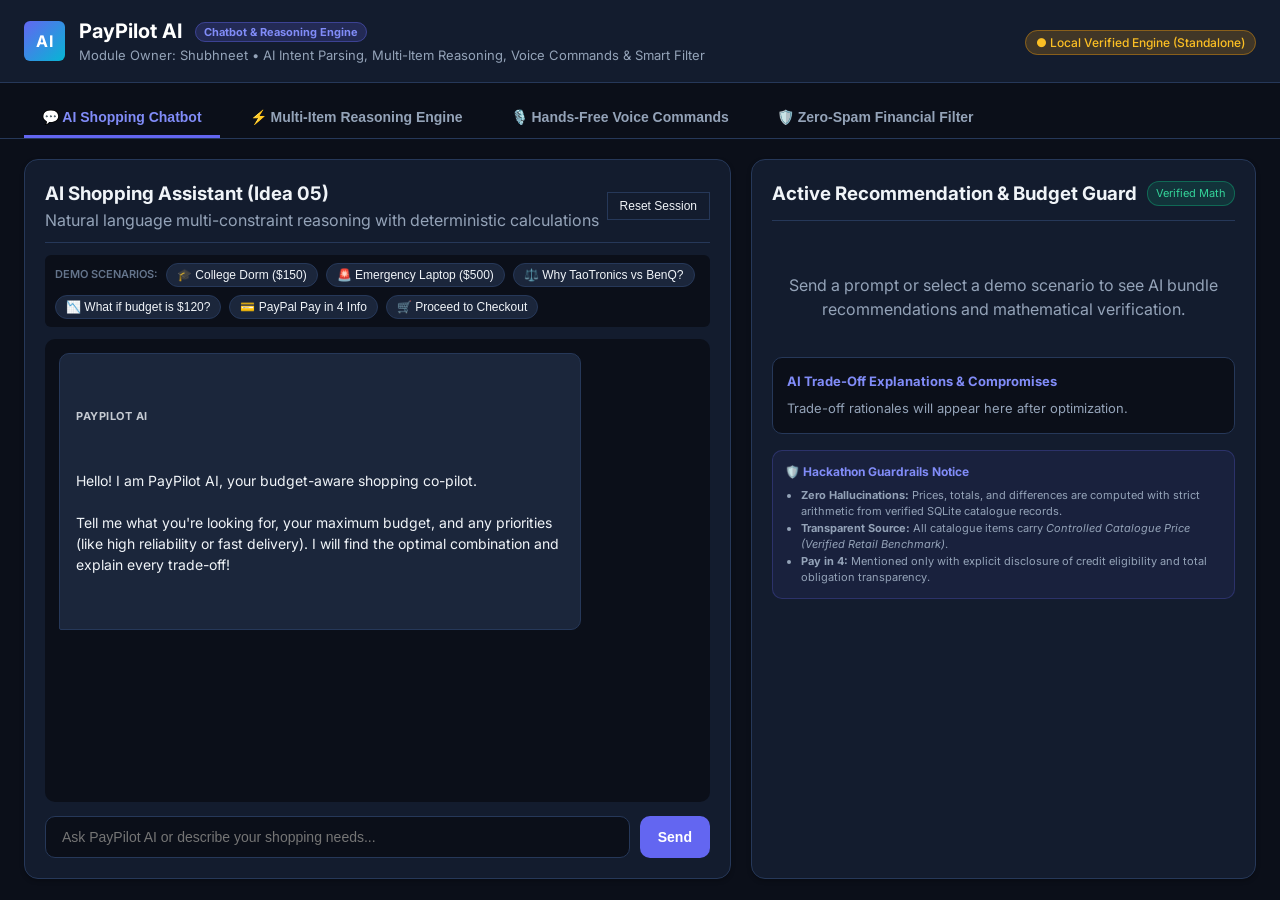
==== web/index.html @ 2ffc5cfb "Initial release: PayPilot AI hackathon project" ====
<!DOCTYPE html>
<html lang="en">
<head>
  <meta charset="UTF-8" />
  <meta name="viewport" content="width=device-width, initial-scale=1.0" />
  <title>PayPilot AI — AI Shopping Assistant & Chatbot (Shubhneet)</title>
  <link rel="stylesheet" href="styles.css" />
  <link rel="preconnect" href="https://fonts.googleapis.com" />
  <link rel="preconnect" href="https://fonts.gstatic.com" crossorigin />
  <link href="https://fonts.googleapis.com/css2?family=Inter:wght@400;500;600;700&display=swap" rel="stylesheet" />
</head>
<body>
  <!-- Header -->
  <header class="app-header">
    <div class="header-content">
      <div class="brand">
        <div class="brand-badge-ai">AI</div>
        <div>
          <h1>PayPilot AI <span class="badge">Chatbot & Reasoning Engine</span></h1>
          <p class="subtitle">Module Owner: Shubhneet • AI Intent Parsing, Multi-Item Reasoning, Voice Commands & Smart Filter</p>
        </div>
      </div>
      <div class="header-status">
        <span id="backend-status-pill" class="status-pill offline">Checking Backend...</span>
      </div>
    </div>
  </header>

  <!-- Navigation Tabs -->
  <nav class="nav-tabs" role="tablist">
    <button class="tab-btn active" data-tab="tab-chat" role="tab" aria-selected="true">
      💬 AI Shopping Chatbot
    </button>
    <button class="tab-btn" data-tab="tab-optimizer" role="tab" aria-selected="false">
      ⚡ Multi-Item Reasoning Engine
    </button>
    <button class="tab-btn" data-tab="tab-voice" role="tab" aria-selected="false">
      🎙️ Hands-Free Voice Commands
    </button>
    <button class="tab-btn" data-tab="tab-filter" role="tab" aria-selected="false">
      🛡️ Zero-Spam Financial Filter
    </button>
  </nav>

  <!-- Main Container -->
  <main class="main-container">
    <!-- TAB 1: AI SHOPPING CHATBOT -->
    <section id="tab-chat" class="tab-pane active" role="tabpanel">
      <div class="chat-layout">
        <!-- Chat Dialogue Column -->
        <div class="chat-column card">
          <div class="chat-header">
            <div>
              <h3>AI Shopping Assistant (Idea 05)</h3>
              <p class="text-muted">Natural language multi-constraint reasoning with deterministic calculations</p>
            </div>
            <button id="btn-reset-chat" class="btn-sm btn-outline">Reset Session</button>
          </div>

          <!-- Suggested Demo Prompts -->
          <div class="quick-chips-container">
            <span class="chips-label">Demo Scenarios:</span>
            <button class="chip-btn" data-prompt="I'm a college student moving into an unfurnished dorm with a strict $150 total budget. I need a desk lamp, a portable steamer, and noise-cancelling study buds. Prioritize reliability and explain compromises.">
              🎓 College Dorm ($150)
            </button>
            <button class="chip-btn" data-prompt="My work laptop broke and I need an urgent replacement under $500 with guaranteed 1-day delivery and strong warranty.">
              🚨 Emergency Laptop ($500)
            </button>
            <button class="chip-btn" data-prompt="Why did you pick TaoTronics desk lamp instead of BenQ?">
              ⚖️ Why TaoTronics vs BenQ?
            </button>
            <button class="chip-btn" data-prompt="What if my budget is only $120?">
              📉 What if budget is $120?
            </button>
            <button class="chip-btn" data-prompt="Can I pay using PayPal Pay in 4 installments?">
              💳 PayPal Pay in 4 Info
            </button>
            <button class="chip-btn" data-prompt="Proceed to checkout with PayPal Sandbox">
              🛒 Proceed to Checkout
            </button>
          </div>

          <!-- Chat Messages Scroll Area -->
          <div id="chat-messages" class="chat-messages-box">
            <!-- Populated dynamically -->
          </div>

          <!-- Chat Input Form -->
          <form id="chat-input-form" class="chat-input-row">
            <input type="text" id="chat-user-input" class="chat-input" placeholder="Ask PayPilot AI or describe your shopping needs..." autocomplete="off" />
            <button type="submit" id="chat-send-btn" class="btn btn-primary">Send</button>
          </form>
        </div>

        <!-- Active Recommendation & Budget Guard Side Inspector -->
        <div class="inspector-column card">
          <div class="card-header">
            <h3>Active Recommendation & Budget Guard</h3>
            <span id="budget-guard-badge" class="badge-guard verified">Verified Math</span>
          </div>

          <div id="active-bundle-summary">
            <p class="text-muted" style="padding: 20px 0; text-align: center;">
              Send a prompt or select a demo scenario to see AI bundle recommendations and mathematical verification.
            </p>
          </div>

          <!-- Trade-off Explanations Container -->
          <div class="tradeoff-card">
            <h4>AI Trade-Off Explanations & Compromises</h4>
            <div id="chat-tradeoff-list" class="tradeoff-list">
              <p class="text-muted text-sm">Trade-off rationales will appear here after optimization.</p>
            </div>
          </div>

          <!-- Hackathon Guardrails Compliance Box -->
          <div class="guardrail-box">
            <h4>🛡️ Hackathon Guardrails Notice</h4>
            <ul class="guardrail-list text-xs">
              <li><strong>Zero Hallucinations:</strong> Prices, totals, and differences are computed with strict arithmetic from verified SQLite catalogue records.</li>
              <li><strong>Transparent Source:</strong> All catalogue items carry <em>Controlled Catalogue Price (Verified Retail Benchmark)</em>.</li>
              <li><strong>Pay in 4:</strong> Mentioned only with explicit disclosure of credit eligibility and total obligation transparency.</li>
            </ul>
          </div>
        </div>
      </div>
    </section>

    <!-- TAB 2: MULTI-ITEM REASONING ENGINE (IDEA 10) -->
    <section id="tab-optimizer" class="tab-pane" role="tabpanel">
      <div class="optimizer-layout">
        <!-- Input Controls -->
        <div class="card" style="margin-bottom: 24px;">
          <h3>Multi-Item Budget Optimizer (Idea 10)</h3>
          <p class="text-muted" style="margin-bottom: 16px;">
            Balances multi-constraint baskets, evaluates full Cartesian search spaces, and generates ranked alternative combinations.
          </p>

          <div class="grid-form">
            <div class="form-group">
              <label for="opt-categories">Requested Categories:</label>
              <input type="text" id="opt-categories" class="form-input" value="desk_lamp, portable_steamer, noise_cancelling_earbuds" />
              <small class="text-muted">Comma-separated: desk_lamp, portable_steamer, noise_cancelling_earbuds, laptop, medical_equipment</small>
            </div>

            <div class="form-group">
              <label for="opt-budget">Stated Budget ($ USD):</label>
              <input type="number" id="opt-budget" class="form-input" value="150.00" step="5" />
            </div>

            <div class="form-group">
              <label for="opt-priority">Optimization Priority:</label>
              <select id="opt-priority" class="form-select">
                <option value="reliability" selected>High Reliability (Recommended)</option>
                <option value="cost">Lowest Cost (Budget-Saver)</option>
                <option value="delivery_speed">Urgent Delivery (1-Day Express)</option>
                <option value="warranty">Longest Warranty Protection</option>
              </select>
            </div>

            <div class="form-group" style="display: flex; align-items: flex-end;">
              <button id="btn-run-optimizer" class="btn btn-primary" style="width: 100%; height: 42px;">
                ⚡ Run Multi-Item Optimizer
              </button>
            </div>
          </div>
        </div>

        <!-- Bundles Comparison Matrix -->
        <div id="optimizer-matrix-container">
          <!-- Populated dynamically -->
        </div>
      </div>
    </section>

    <!-- TAB 3: HANDS-FREE VOICE COMMANDS (IDEA 02) -->
    <section id="tab-voice" class="tab-pane" role="tabpanel">
      <div class="voice-layout">
        <div class="card">
          <h3>Hands-Free Voice Commands (Idea 02)</h3>
          <p class="text-muted" style="margin-bottom: 20px;">
            Voice input for shopping requests with mandatory user confirmation before payment-related actions.
          </p>

          <!-- Voice Mic & Simulation Row -->
          <div class="voice-control-center">
            <button id="btn-voice-mic" class="mic-button" title="Start listening (Web Speech API)">
              <span class="mic-icon">🎙️</span>
              <span id="mic-label">Click to Speak</span>
            </button>
            <div class="voice-transcript-display">
              <span class="text-muted text-xs">Interpreted Speech:</span>
              <p id="voice-live-text" class="voice-transcript-text">"Click the microphone or choose a voice prompt below..."</p>
            </div>
          </div>

          <!-- Quick Spoken Utterances -->
          <div style="margin: 24px 0;">
            <h4>Simulate Spoken Commands:</h4>
            <div class="chips-container" style="margin-top: 10px;">
              <button class="voice-chip-btn" data-spoken="Optimize college dorm move in for lamp steamer and study buds under 150 dollars">
                🗣️ "Optimize college dorm under $150"
              </button>
              <button class="voice-chip-btn" data-spoken="My work laptop broke need urgent replacement under 500">
                🗣️ "Broken laptop under $500"
              </button>
              <button class="voice-chip-btn" data-spoken="Check my budget and calculate total">
                🗣️ "Check my budget"
              </button>
              <button class="voice-chip-btn" data-spoken="Make it cheaper switch to budget saver">
                🗣️ "Make it cheaper"
              </button>
              <button class="voice-chip-btn" data-spoken="Toggle high contrast accessibility mode">
                🗣️ "Toggle high contrast mode"
              </button>
              <button class="voice-chip-btn voice-chip-danger" data-spoken="Checkout and pay with PayPal">
                ⚠️ "Checkout and pay with PayPal"
              </button>
            </div>
          </div>

          <!-- Command Result Box -->
          <div id="voice-result-box" class="voice-result-card hidden">
            <div class="result-header">
              <h4>Voice Intent Analysis & Safety Audit</h4>
              <span id="voice-action-badge" class="badge">ACTION</span>
            </div>
            <div id="voice-result-content"></div>
          </div>
        </div>
      </div>
    </section>

    <!-- TAB 4: ZERO-SPAM FINANCIAL SMART FILTER (IDEA 07) -->
    <section id="tab-filter" class="tab-pane" role="tabpanel">
      <div class="filter-layout">
        <!-- Sample Messages Column -->
        <div class="card">
          <h3>Zero-Spam Financial Smart Filter (Idea 07)</h3>
          <p class="text-muted" style="margin-bottom: 16px;">
            Classifies sample and user-submitted financial messages as <strong>Important</strong>, <strong>Promotional</strong>, <strong>Suspicious</strong>, or <strong>Needs Review</strong>.
          </p>

          <div class="guardrail-alert">
            <strong>Checklist Compliance:</strong> Messages are <em>never silently deleted</em>, and the system never claims definitive 100% fraud detection. Clear warning signs are explained transparently.
          </div>

          <h4 style="margin: 20px 0 10px;">Select Sample Message to Inspect:</h4>
          <div id="filter-samples-list" class="samples-list">
            <!-- Populated dynamically -->
          </div>

          <h4 style="margin: 24px 0 10px;">Or Test Custom Message:</h4>
          <div class="form-group">
            <label for="filter-input-sender">Sender Address / Phone:</label>
            <input type="text" id="filter-input-sender" class="form-input" placeholder="e.g. service@paypal-security.xyz" />
          </div>
          <div class="form-group">
            <label for="filter-input-subject">Subject Line:</label>
            <input type="text" id="filter-input-subject" class="form-input" placeholder="e.g. URGENT: Account Suspended" />
          </div>
          <div class="form-group">
            <label for="filter-input-body">Message Body:</label>
            <textarea id="filter-input-body" class="form-textarea" rows="4" placeholder="Paste full message text here..."></textarea>
          </div>
          <button id="btn-run-filter" class="btn btn-primary" style="width: 100%;">
            🔍 Analyze Message with Smart Filter
          </button>
        </div>

        <!-- Filter Analysis Result Column -->
        <div class="card">
          <h3>Filter Heuristic Assessment</h3>
          <div id="filter-result-container">
            <p class="text-muted" style="padding: 40px 0; text-align: center;">
              Select a sample or submit a message to see security classifications, risk levels, and warning sign breakdowns.
            </p>
          </div>
        </div>
      </div>
    </section>
  </main>

  <!-- MODAL: Explicit Confirmation Safeguard (Idea 02 Safety Checklist) -->
  <div id="voice-confirmation-modal" class="modal-backdrop hidden" role="dialog" aria-modal="true" aria-labelledby="modal-title">
    <div class="modal-box">
      <div class="modal-header">
        <span class="modal-icon-warn">⚠️</span>
        <h3 id="modal-title">Payment Confirmation Required</h3>
      </div>
      <div class="modal-body">
        <p id="modal-confirm-text" class="modal-main-prompt">
          Voice commands require explicit confirmation before payment-related actions.
        </p>
        <div class="modal-info-box">
          <p><strong>Order Amount:</strong> <span id="modal-order-amount">$137.97 USD</span></p>
          <p><strong>Provider:</strong> PayPal Sandbox (Controlled Environment)</p>
          <p class="text-xs text-muted" style="margin-top: 6px;">
            Guardrail: Voice input alone cannot trigger money movement. An explicit manual or affirmative confirmation is mandated.
          </p>
        </div>
      </div>
      <div class="modal-footer">
        <button id="modal-btn-cancel" class="btn btn-outline">Cancel</button>
        <button id="modal-btn-confirm" class="btn btn-primary">Yes, Authorize Checkout</button>
      </div>
    </div>
  </div>

  <script src="app.js"></script>
</body>
</html>
---- web/styles.css ----
:root {
  --bg-primary: #0b0f19;
  --bg-surface: #131c2e;
  --bg-surface-elevated: #1b263b;
  --bg-card: #162238;
  --border-color: #263859;
  --border-highlight: #3d5a80;
  --text-main: #f0f4f8;
  --text-muted: #94a3b8;
  --text-dim: #64748b;
  --accent-ai: #6366f1;
  --accent-ai-hover: #4f46e5;
  --accent-success: #10b981;
  --accent-warning: #f59e0b;
  --accent-danger: #ef4444;
  --accent-cyan: #06b6d4;
  --radius-sm: 6px;
  --radius-md: 10px;
  --radius-lg: 14px;
  --shadow-sm: 0 2px 4px rgba(0,0,0,0.25);
  --shadow-md: 0 4px 12px rgba(0,0,0,0.35);
  --shadow-lg: 0 8px 24px rgba(0,0,0,0.45);
}

* {
  box-sizing: border-box;
  margin: 0;
  padding: 0;
}

body {
  font-family: 'Inter', -apple-system, BlinkMacSystemFont, 'Segoe UI', Roboto, sans-serif;
  background-color: var(--bg-primary);
  color: var(--text-main);
  line-height: 1.5;
  min-height: 100vh;
}

/* Header */
.app-header {
  background-color: var(--bg-surface);
  border-bottom: 1px solid var(--border-color);
  padding: 16px 24px;
  position: sticky;
  top: 0;
  z-index: 100;
}

.header-content {
  max-width: 1400px;
  margin: 0 auto;
  display: flex;
  justify-content: space-between;
  align-items: center;
}

.brand {
  display: flex;
  align-items: center;
  gap: 14px;
}

.brand-badge-ai {
  background: linear-gradient(135deg, #6366f1, #06b6d4);
  color: #fff;
  font-weight: 700;
  font-size: 16px;
  padding: 8px 12px;
  border-radius: var(--radius-sm);
  letter-spacing: 0.5px;
}

.brand h1 {
  font-size: 20px;
  font-weight: 700;
  color: #fff;
}

.brand .subtitle {
  font-size: 13px;
  color: var(--text-muted);
}

.badge {
  font-size: 11px;
  background-color: rgba(99, 102, 241, 0.2);
  color: #818cf8;
  border: 1px solid rgba(99, 102, 241, 0.4);
  padding: 2px 8px;
  border-radius: 12px;
  margin-left: 8px;
  vertical-align: middle;
}

.status-pill {
  font-size: 12px;
  padding: 4px 10px;
  border-radius: 20px;
  font-weight: 500;
}

.status-pill.online {
  background-color: rgba(16, 185, 129, 0.2);
  color: #34d399;
  border: 1px solid rgba(16, 185, 129, 0.4);
}

.status-pill.offline {
  background-color: rgba(245, 158, 11, 0.2);
  color: #fbbf24;
  border: 1px solid rgba(245, 158, 11, 0.4);
}

/* Navigation Tabs */
.nav-tabs {
  max-width: 1400px;
  margin: 16px auto 0;
  padding: 0 24px;
  display: flex;
  gap: 12px;
  border-bottom: 1px solid var(--border-color);
}

.tab-btn {
  background: none;
  border: none;
  color: var(--text-muted);
  font-size: 14px;
  font-weight: 600;
  padding: 10px 18px;
  cursor: pointer;
  border-bottom: 3px solid transparent;
  transition: all 0.2s ease;
}

.tab-btn:hover {
  color: var(--text-main);
}

.tab-btn.active {
  color: #818cf8;
  border-bottom-color: #6366f1;
}

/* Main Container */
.main-container {
  max-width: 1400px;
  margin: 20px auto 40px;
  padding: 0 24px;
}

.tab-pane {
  display: none;
}

.tab-pane.active {
  display: block;
}

/* Cards */
.card {
  background-color: var(--bg-surface);
  border: 1px solid var(--border-color);
  border-radius: var(--radius-lg);
  padding: 20px;
  box-shadow: var(--shadow-sm);
}

.card-header {
  display: flex;
  justify-content: space-between;
  align-items: center;
  margin-bottom: 16px;
  border-bottom: 1px solid var(--border-color);
  padding-bottom: 12px;
}

/* Chat Layout */
.chat-layout {
  display: grid;
  grid-template-columns: 1.4fr 1fr;
  gap: 20px;
}

.chat-column {
  display: flex;
  flex-direction: column;
  height: 720px;
}

.chat-header {
  display: flex;
  justify-content: space-between;
  align-items: center;
  margin-bottom: 12px;
  border-bottom: 1px solid var(--border-color);
  padding-bottom: 10px;
}

.quick-chips-container {
  display: flex;
  flex-wrap: wrap;
  gap: 8px;
  margin-bottom: 12px;
  padding: 8px 10px;
  background-color: var(--bg-primary);
  border-radius: var(--radius-sm);
  align-items: center;
}

.chips-label {
  font-size: 11px;
  font-weight: 600;
  color: var(--text-dim);
  text-transform: uppercase;
}

.chip-btn {
  background-color: var(--bg-surface-elevated);
  border: 1px solid var(--border-color);
  color: var(--text-main);
  font-size: 12px;
  padding: 4px 10px;
  border-radius: 14px;
  cursor: pointer;
  transition: all 0.15s ease;
}

.chip-btn:hover {
  background-color: var(--border-color);
  border-color: #6366f1;
}

.chat-messages-box {
  flex: 1;
  overflow-y: auto;
  padding: 14px;
  background-color: var(--bg-primary);
  border-radius: var(--radius-md);
  margin-bottom: 14px;
  display: flex;
  flex-direction: column;
  gap: 14px;
}

.message-bubble {
  max-width: 82%;
  padding: 12px 16px;
  border-radius: var(--radius-md);
  font-size: 14px;
  line-height: 1.5;
  white-space: pre-wrap;
}

.message-bubble.user {
  align-self: flex-end;
  background: linear-gradient(135deg, #4f46e5, #6366f1);
  color: #fff;
  border-bottom-right-radius: 2px;
}

.message-bubble.assistant {
  align-self: flex-start;
  background-color: var(--bg-surface-elevated);
  border: 1px solid var(--border-color);
  color: var(--text-main);
  border-bottom-left-radius: 2px;
}

.message-sender {
  font-size: 11px;
  font-weight: 700;
  text-transform: uppercase;
  letter-spacing: 0.5px;
  margin-bottom: 4px;
  opacity: 0.8;
}

.chat-input-row {
  display: flex;
  gap: 10px;
}

.chat-input {
  flex: 1;
  background-color: var(--bg-primary);
  border: 1px solid var(--border-color);
  border-radius: var(--radius-md);
  color: var(--text-main);
  padding: 12px 16px;
  font-size: 14px;
  outline: none;
}

.chat-input:focus {
  border-color: var(--accent-ai);
}

/* Buttons */
.btn {
  background-color: var(--accent-ai);
  color: #fff;
  border: none;
  border-radius: var(--radius-md);
  padding: 10px 18px;
  font-size: 14px;
  font-weight: 600;
  cursor: pointer;
  transition: all 0.2s ease;
}

.btn:hover {
  background-color: var(--accent-ai-hover);
}

.btn-primary {
  background-color: var(--accent-ai);
}

.btn-outline {
  background: transparent;
  border: 1px solid var(--border-color);
  color: var(--text-main);
}

.btn-outline:hover {
  background-color: var(--bg-surface-elevated);
  border-color: var(--text-muted);
}

.btn-sm {
  padding: 6px 12px;
  font-size: 12px;
}

/* Inspector Column */
.inspector-column {
  overflow-y: auto;
  max-height: 720px;
  display: flex;
  flex-direction: column;
  gap: 16px;
}

.badge-guard.verified {
  background-color: rgba(16, 185, 129, 0.15);
  color: #34d399;
  border: 1px solid rgba(16, 185, 129, 0.4);
  font-size: 11px;
  padding: 3px 8px;
  border-radius: 12px;
}

/* Bundle Box */
.bundle-hero-box {
  background-color: var(--bg-primary);
  border: 1px solid var(--border-color);
  border-radius: var(--radius-md);
  padding: 16px;
  margin-bottom: 12px;
}

.bundle-hero-header {
  display: flex;
  justify-content: space-between;
  align-items: baseline;
  margin-bottom: 10px;
}

.bundle-price-tag {
  font-size: 24px;
  font-weight: 700;
  color: #34d399;
}

.bundle-budget-meta {
  font-size: 12px;
  color: var(--text-muted);
}

.bundle-items-list {
  display: flex;
  flex-direction: column;
  gap: 8px;
  margin-top: 10px;
}

.bundle-item-row {
  display: flex;
  justify-content: space-between;
  align-items: center;
  background-color: var(--bg-surface);
  padding: 8px 12px;
  border-radius: var(--radius-sm);
  border-left: 3px solid #6366f1;
  font-size: 13px;
}

.tradeoff-card {
  background-color: var(--bg-primary);
  border: 1px solid var(--border-color);
  border-radius: var(--radius-md);
  padding: 14px;
}

.tradeoff-card h4 {
  font-size: 13px;
  color: #818cf8;
  margin-bottom: 8px;
}

.tradeoff-list {
  display: flex;
  flex-direction: column;
  gap: 6px;
}

.tradeoff-item {
  font-size: 12px;
  color: var(--text-main);
  background-color: var(--bg-surface);
  padding: 8px 10px;
  border-radius: var(--radius-sm);
  border-left: 2px solid var(--accent-cyan);
}

.guardrail-box {
  background-color: rgba(99, 102, 241, 0.08);
  border: 1px solid rgba(99, 102, 241, 0.25);
  border-radius: var(--radius-md);
  padding: 12px;
}

.guardrail-box h4 {
  font-size: 12px;
  color: #818cf8;
  margin-bottom: 6px;
}

.guardrail-list {
  padding-left: 16px;
  color: var(--text-muted);
}

/* Tab 2: Optimizer Grid */
.grid-form {
  display: grid;
  grid-template-columns: 2fr 1fr 1fr 1fr;
  gap: 14px;
}

.form-group label {
  display: block;
  font-size: 13px;
  font-weight: 500;
  margin-bottom: 6px;
  color: var(--text-main);
}

.form-input, .form-select, .form-textarea {
  width: 100%;
  background-color: var(--bg-primary);
  border: 1px solid var(--border-color);
  border-radius: var(--radius-sm);
  color: var(--text-main);
  padding: 9px 12px;
  font-size: 13px;
  outline: none;
}

.form-input:focus, .form-select:focus, .form-textarea:focus {
  border-color: var(--accent-ai);
}

.bundles-matrix-grid {
  display: grid;
  grid-template-columns: repeat(3, 1fr);
  gap: 16px;
  margin-top: 16px;
}

.bundle-card {
  background-color: var(--bg-surface);
  border: 1px solid var(--border-color);
  border-radius: var(--radius-md);
  padding: 16px;
  display: flex;
  flex-direction: column;
  justify-content: space-between;
}

.bundle-card.recommended {
  border: 2px solid #6366f1;
  box-shadow: 0 0 16px rgba(99, 102, 241, 0.25);
}

.bundle-card-badge {
  font-size: 11px;
  font-weight: 700;
  padding: 2px 8px;
  border-radius: 10px;
  display: inline-block;
  margin-bottom: 8px;
}

.bundle-card-badge.rec {
  background-color: rgba(99, 102, 241, 0.2);
  color: #818cf8;
}

.bundle-card-badge.saver {
  background-color: rgba(16, 185, 129, 0.2);
  color: #34d399;
}

.bundle-card-badge.prem {
  background-color: rgba(245, 158, 11, 0.2);
  color: #fbbf24;
}

/* Tab 3: Voice */
.voice-control-center {
  display: flex;
  align-items: center;
  gap: 24px;
  background-color: var(--bg-primary);
  padding: 20px;
  border-radius: var(--radius-md);
  border: 1px solid var(--border-color);
}

.mic-button {
  width: 90px;
  height: 90px;
  border-radius: 50%;
  background: linear-gradient(135deg, #4f46e5, #06b6d4);
  border: none;
  color: #fff;
  cursor: pointer;
  display: flex;
  flex-direction: column;
  align-items: center;
  justify-content: center;
  font-size: 11px;
  font-weight: 600;
  gap: 4px;
  transition: transform 0.2s ease, box-shadow 0.2s ease;
}

.mic-button:hover {
  transform: scale(1.05);
  box-shadow: 0 0 20px rgba(6, 182, 212, 0.5);
}

.mic-button.recording {
  animation: pulse 1.5s infinite;
  background: #ef4444;
}

@keyframes pulse {
  0% { box-shadow: 0 0 0 0 rgba(239, 68, 68, 0.6); }
  70% { box-shadow: 0 0 0 20px rgba(239, 68, 68, 0); }
  100% { box-shadow: 0 0 0 0 rgba(239, 68, 68, 0); }
}

.mic-icon {
  font-size: 26px;
}

.voice-transcript-display {
  flex: 1;
}

.voice-transcript-text {
  font-size: 18px;
  font-weight: 500;
  color: var(--text-main);
  margin-top: 4px;
}

.chips-container {
  display: flex;
  flex-wrap: wrap;
  gap: 10px;
}

.voice-chip-btn {
  background-color: var(--bg-surface-elevated);
  border: 1px solid var(--border-color);
  color: var(--text-main);
  padding: 8px 14px;
  border-radius: var(--radius-sm);
  font-size: 13px;
  cursor: pointer;
  transition: all 0.15s ease;
}

.voice-chip-btn:hover {
  border-color: #06b6d4;
  background-color: var(--border-color);
}

.voice-chip-danger {
  border-color: rgba(239, 68, 68, 0.5);
  color: #fca5a5;
}

.voice-chip-danger:hover {
  border-color: #ef4444;
  background-color: rgba(239, 68, 68, 0.15);
}

.voice-result-card {
  margin-top: 20px;
  background-color: var(--bg-primary);
  border: 1px solid var(--border-color);
  border-radius: var(--radius-md);
  padding: 16px;
}

/* Tab 4: Filter */
.filter-layout {
  display: grid;
  grid-template-columns: 1.1fr 1fr;
  gap: 20px;
}

.guardrail-alert {
  background-color: rgba(245, 158, 11, 0.1);
  border: 1px solid rgba(245, 158, 11, 0.3);
  color: #fbbf24;
  padding: 10px 14px;
  border-radius: var(--radius-sm);
  font-size: 12px;
}

.samples-list {
  display: flex;
  flex-direction: column;
  gap: 8px;
}

.sample-item-btn {
  background-color: var(--bg-surface-elevated);
  border: 1px solid var(--border-color);
  color: var(--text-main);
  padding: 10px 14px;
  border-radius: var(--radius-sm);
  text-align: left;
  cursor: pointer;
  transition: all 0.15s ease;
  font-size: 13px;
}

.sample-item-btn:hover {
  border-color: #6366f1;
}

.assessment-box {
  background-color: var(--bg-primary);
  border: 1px solid var(--border-color);
  border-radius: var(--radius-md);
  padding: 18px;
  display: flex;
  flex-direction: column;
  gap: 12px;
}

.assessment-tag {
  display: inline-block;
  padding: 4px 12px;
  border-radius: 14px;
  font-size: 12px;
  font-weight: 700;
  text-transform: uppercase;
}

.assessment-tag.SUSPICIOUS {
  background-color: rgba(239, 68, 68, 0.2);
  color: #f87171;
  border: 1px solid rgba(239, 68, 68, 0.4);
}

.assessment-tag.IMPORTANT {
  background-color: rgba(16, 185, 129, 0.2);
  color: #34d399;
  border: 1px solid rgba(16, 185, 129, 0.4);
}

.assessment-tag.PROMOTIONAL {
  background-color: rgba(99, 102, 241, 0.2);
  color: #818cf8;
  border: 1px solid rgba(99, 102, 241, 0.4);
}

.assessment-tag.NEEDS_REVIEW {
  background-color: rgba(245, 158, 11, 0.2);
  color: #fbbf24;
  border: 1px solid rgba(245, 158, 11, 0.4);
}

.warning-signs-list {
  list-style: none;
  display: flex;
  flex-direction: column;
  gap: 6px;
  margin-top: 6px;
}

.warning-sign-item {
  background-color: rgba(239, 68, 68, 0.08);
  border-left: 3px solid #ef4444;
  padding: 6px 10px;
  font-size: 12px;
  color: #fca5a5;
  border-radius: 0 var(--radius-sm) var(--radius-sm) 0;
}

/* Modal */
.modal-backdrop {
  position: fixed;
  inset: 0;
  background-color: rgba(0, 0, 0, 0.75);
  display: flex;
  align-items: center;
  justify-content: center;
  z-index: 1000;
}

.modal-backdrop.hidden {
  display: none;
}

.modal-box {
  background-color: var(--bg-surface);
  border: 1px solid var(--border-highlight);
  border-radius: var(--radius-lg);
  padding: 24px;
  max-width: 480px;
  width: 90%;
  box-shadow: var(--shadow-lg);
}

.modal-header {
  display: flex;
  align-items: center;
  gap: 12px;
  margin-bottom: 14px;
}

.modal-icon-warn {
  font-size: 28px;
}

.modal-main-prompt {
  font-size: 14px;
  color: var(--text-main);
  margin-bottom: 14px;
}

.modal-info-box {
  background-color: var(--bg-primary);
  border: 1px solid var(--border-color);
  padding: 12px;
  border-radius: var(--radius-sm);
  margin-bottom: 16px;
  font-size: 13px;
}

.modal-footer {
  display: flex;
  justify-content: flex-end;
  gap: 10px;
}

/* Helpers */
.hidden { display: none !important; }
.text-muted { color: var(--text-muted); }
.text-dim { color: var(--text-dim); }
.text-sm { font-size: 13px; }
.text-xs { font-size: 11px; }
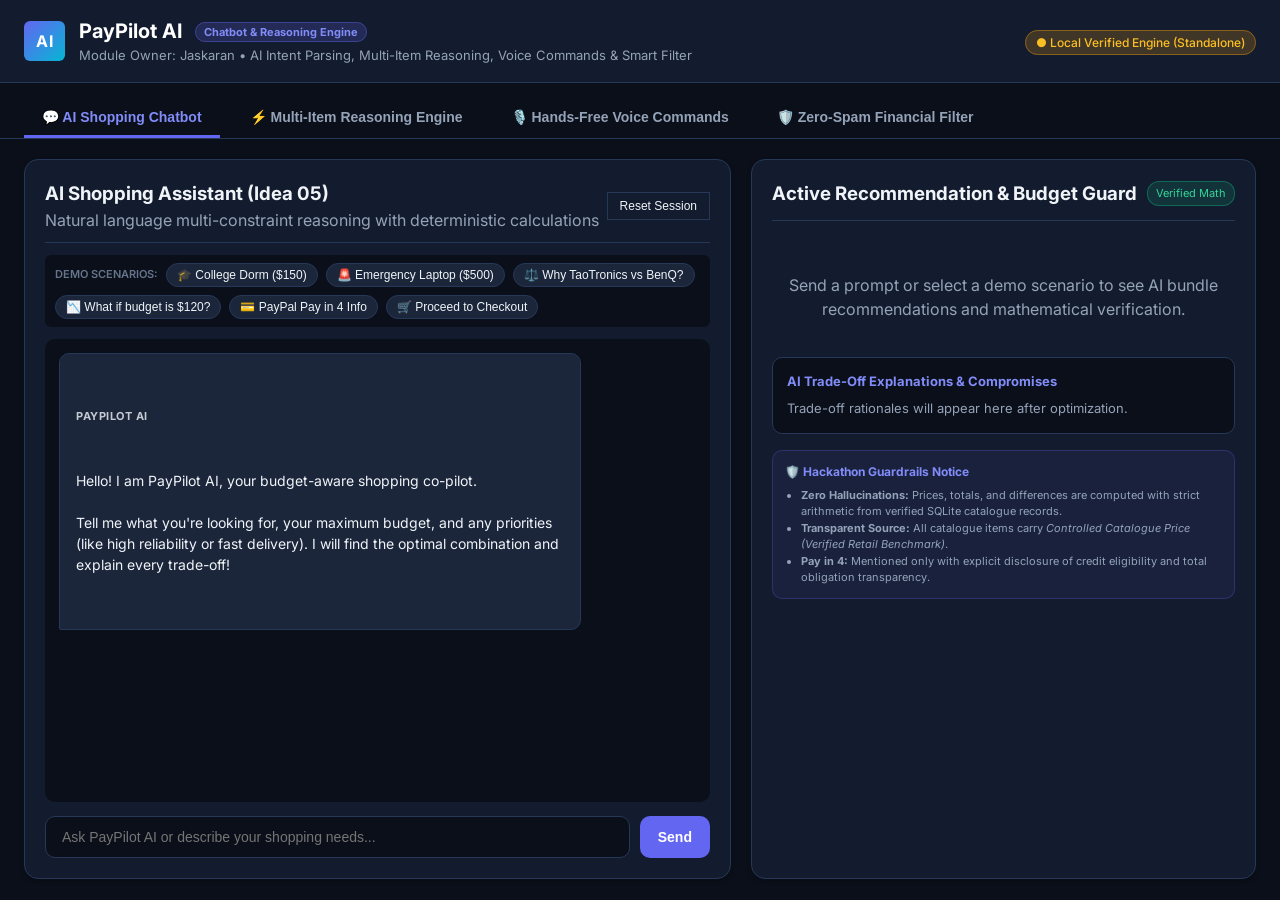
==== commit df4fecdd: "Update team member names and contribution files" ====
--- a/web/index.html
+++ b/web/index.html
@@ -3,7 +3,7 @@
 <head>
   <meta charset="UTF-8" />
   <meta name="viewport" content="width=device-width, initial-scale=1.0" />
-  <title>PayPilot AI — AI Shopping Assistant & Chatbot (Shubhneet)</title>
+  <title>PayPilot AI — AI Shopping Assistant & Chatbot (Jaskaran)</title>
   <link rel="stylesheet" href="styles.css" />
   <link rel="preconnect" href="https://fonts.googleapis.com" />
   <link rel="preconnect" href="https://fonts.gstatic.com" crossorigin />
@@ -17,7 +17,7 @@
         <div class="brand-badge-ai">AI</div>
         <div>
           <h1>PayPilot AI <span class="badge">Chatbot & Reasoning Engine</span></h1>
-          <p class="subtitle">Module Owner: Shubhneet • AI Intent Parsing, Multi-Item Reasoning, Voice Commands & Smart Filter</p>
+          <p class="subtitle">Module Owner: Jaskaran • AI Intent Parsing, Multi-Item Reasoning, Voice Commands & Smart Filter</p>
         </div>
       </div>
       <div class="header-status">
